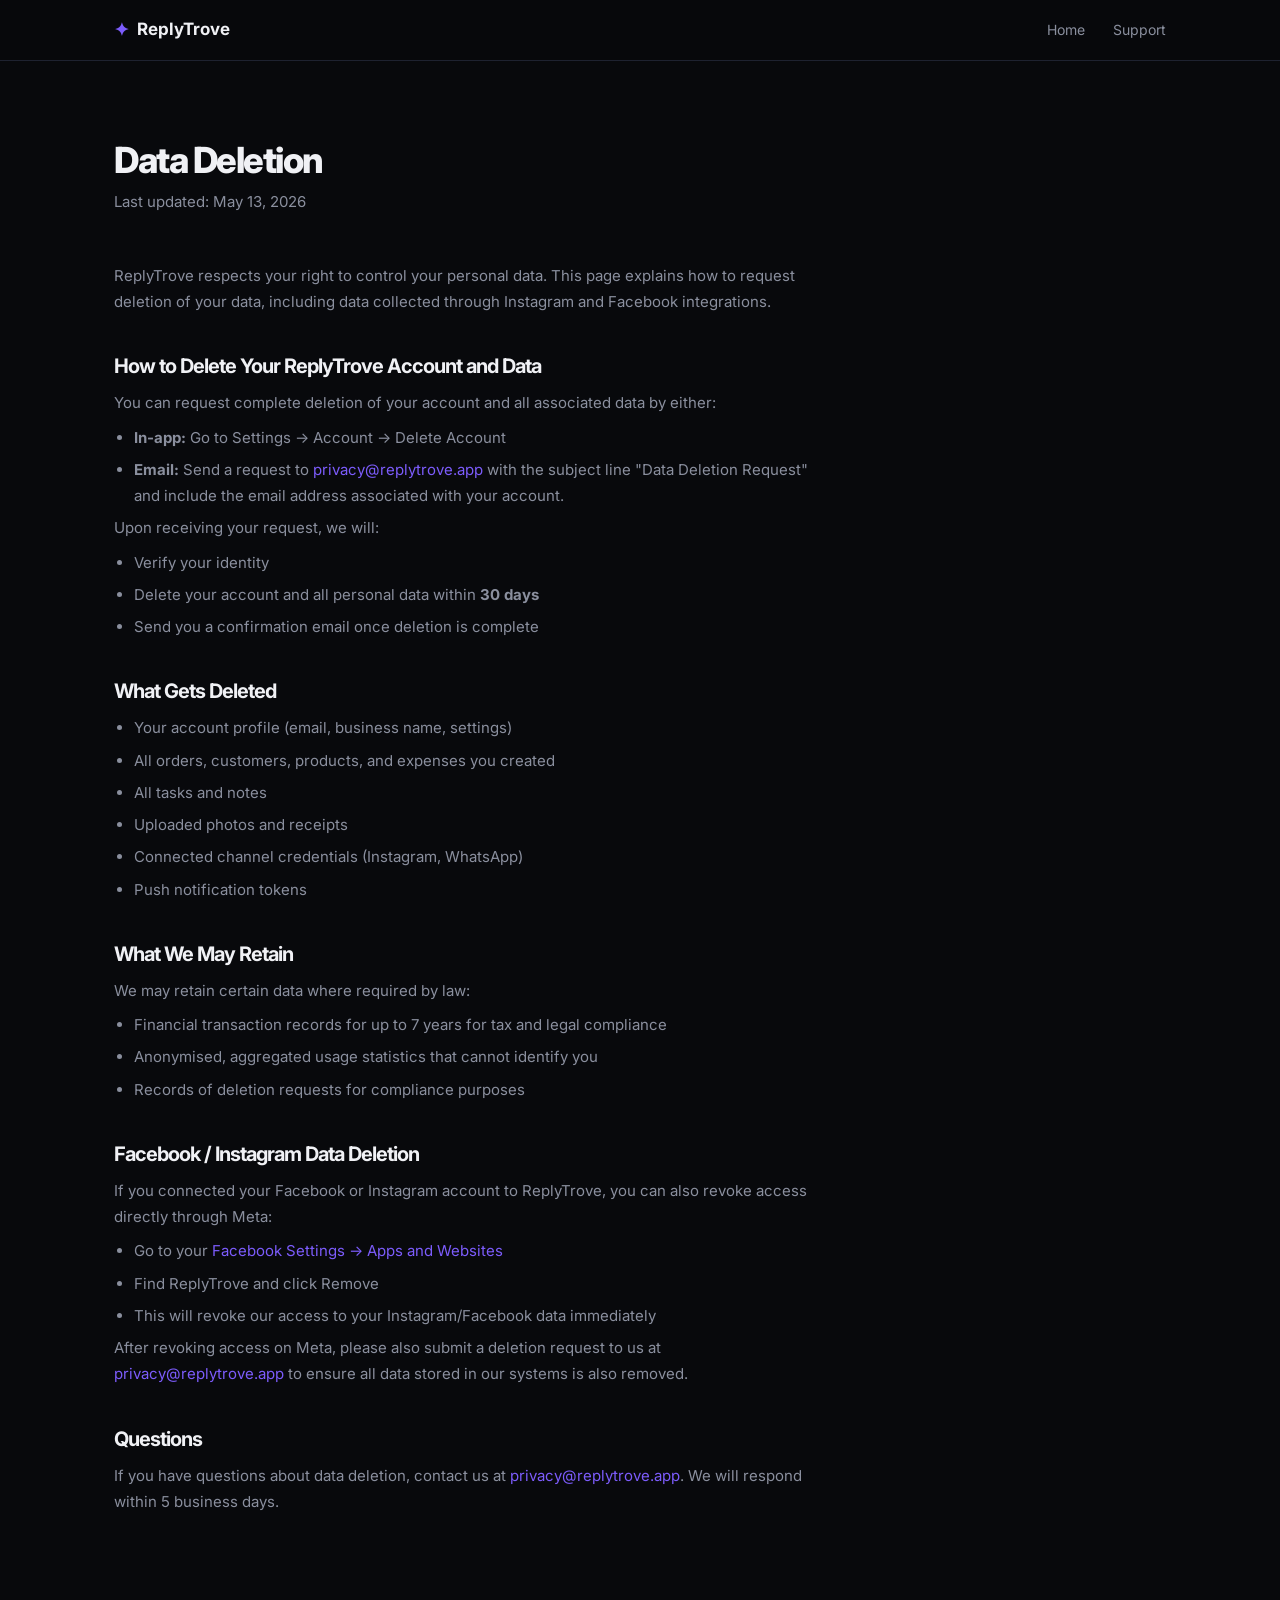
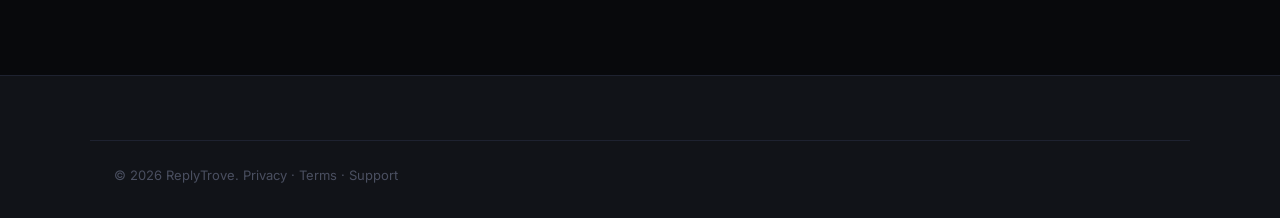
==== data-deletion.html @ dcfc545e "Initial landing site" ====
<!DOCTYPE html>
<html lang="en">
<head>
  <meta charset="UTF-8" />
  <meta name="viewport" content="width=device-width, initial-scale=1.0" />
  <title>Data Deletion — ReplyTrove</title>
  <link rel="icon" href="/assets/favicon.svg" type="image/svg+xml" />
  <link rel="preconnect" href="https://fonts.googleapis.com" />
  <link href="https://fonts.googleapis.com/css2?family=Inter:wght@400;500;600;700;800&display=swap" rel="stylesheet" />
  <link rel="stylesheet" href="/assets/style.css" />
</head>
<body>
  <nav class="nav">
    <div class="nav-inner container">
      <a href="/" class="logo"><span class="logo-icon">✦</span>ReplyTrove</a>
      <div class="nav-links"><a href="/">Home</a><a href="/support.html">Support</a></div>
    </div>
  </nav>

  <div class="container">
    <div class="policy-page">
      <h1>Data Deletion</h1>
      <p class="policy-date">Last updated: May 13, 2026</p>

      <p>ReplyTrove respects your right to control your personal data. This page explains how to request deletion of your data, including data collected through Instagram and Facebook integrations.</p>

      <h2>How to Delete Your ReplyTrove Account and Data</h2>
      <p>You can request complete deletion of your account and all associated data by either:</p>
      <ul>
        <li><strong>In-app:</strong> Go to Settings → Account → Delete Account</li>
        <li><strong>Email:</strong> Send a request to <a href="mailto:privacy@replytrove.app">privacy@replytrove.app</a> with the subject line "Data Deletion Request" and include the email address associated with your account.</li>
      </ul>
      <p>Upon receiving your request, we will:</p>
      <ul>
        <li>Verify your identity</li>
        <li>Delete your account and all personal data within <strong>30 days</strong></li>
        <li>Send you a confirmation email once deletion is complete</li>
      </ul>

      <h2>What Gets Deleted</h2>
      <ul>
        <li>Your account profile (email, business name, settings)</li>
        <li>All orders, customers, products, and expenses you created</li>
        <li>All tasks and notes</li>
        <li>Uploaded photos and receipts</li>
        <li>Connected channel credentials (Instagram, WhatsApp)</li>
        <li>Push notification tokens</li>
      </ul>

      <h2>What We May Retain</h2>
      <p>We may retain certain data where required by law:</p>
      <ul>
        <li>Financial transaction records for up to 7 years for tax and legal compliance</li>
        <li>Anonymised, aggregated usage statistics that cannot identify you</li>
        <li>Records of deletion requests for compliance purposes</li>
      </ul>

      <h2>Facebook / Instagram Data Deletion</h2>
      <p>If you connected your Facebook or Instagram account to ReplyTrove, you can also revoke access directly through Meta:</p>
      <ul>
        <li>Go to your <a href="https://www.facebook.com/settings?tab=applications" target="_blank">Facebook Settings → Apps and Websites</a></li>
        <li>Find ReplyTrove and click Remove</li>
        <li>This will revoke our access to your Instagram/Facebook data immediately</li>
      </ul>
      <p>After revoking access on Meta, please also submit a deletion request to us at <a href="mailto:privacy@replytrove.app">privacy@replytrove.app</a> to ensure all data stored in our systems is also removed.</p>

      <h2>Questions</h2>
      <p>If you have questions about data deletion, contact us at <a href="mailto:privacy@replytrove.app">privacy@replytrove.app</a>. We will respond within 5 business days.</p>
    </div>
  </div>

  <footer class="footer" style="margin-top:80px">
    <div class="footer-bottom container">
      <p>© 2026 ReplyTrove. <a href="/privacy.html" style="color:inherit">Privacy</a> · <a href="/terms.html" style="color:inherit">Terms</a> · <a href="/support.html" style="color:inherit">Support</a></p>
    </div>
  </footer>
</body>
</html>
---- assets/style.css ----
*, *::before, *::after { box-sizing: border-box; margin: 0; padding: 0; }

:root {
  --bg: #08090C;
  --surface: #111318;
  --surface2: #181B22;
  --border: #1E2230;
  --text: #F0F1F5;
  --sub: #8A8F9E;
  --muted: #4A4F60;
  --purple: #7C5CFC;
  --amber: #F59E0B;
  --emerald: #10B981;
  --blue: #3B82F6;
  --pink: #EC4899;
  --violet: #8B5CF6;
}

html { scroll-behavior: smooth; }

body {
  font-family: 'Inter', -apple-system, BlinkMacSystemFont, sans-serif;
  background: var(--bg);
  color: var(--text);
  font-size: 16px;
  line-height: 1.6;
  -webkit-font-smoothing: antialiased;
}

.container {
  max-width: 1100px;
  margin: 0 auto;
  padding: 0 24px;
}

a { color: inherit; text-decoration: none; }

/* ── Nav ── */
.nav {
  position: sticky;
  top: 0;
  z-index: 100;
  background: rgba(8, 9, 12, 0.85);
  backdrop-filter: blur(16px);
  border-bottom: 1px solid var(--border);
}
.nav-inner {
  display: flex;
  align-items: center;
  justify-content: space-between;
  height: 60px;
  gap: 24px;
}
.logo {
  display: flex;
  align-items: center;
  gap: 8px;
  font-size: 17px;
  font-weight: 700;
  color: var(--text);
}
.logo-icon { color: var(--purple); font-size: 18px; }
.nav-links {
  display: flex;
  gap: 28px;
  font-size: 14px;
  color: var(--sub);
}
.nav-links a:hover { color: var(--text); }

/* ── Buttons ── */
.btn {
  display: inline-flex;
  align-items: center;
  gap: 8px;
  padding: 10px 20px;
  border-radius: 100px;
  font-size: 14px;
  font-weight: 600;
  cursor: pointer;
  transition: opacity .15s, transform .15s;
  white-space: nowrap;
}
.btn:hover { opacity: .88; transform: translateY(-1px); }
.btn-sm { padding: 8px 16px; font-size: 13px; }
.btn-primary { background: var(--purple); color: #fff; }
.btn-secondary {
  background: var(--surface2);
  color: var(--text);
  border: 1px solid var(--border);
}
.badge-soon {
  font-size: 10px;
  font-weight: 700;
  background: rgba(255,255,255,.15);
  padding: 2px 6px;
  border-radius: 100px;
  letter-spacing: .5px;
}

/* ── Hero ── */
.hero {
  padding: 100px 0 80px;
  text-align: center;
}
.badge {
  display: inline-block;
  font-size: 12px;
  font-weight: 700;
  letter-spacing: 1px;
  text-transform: uppercase;
  color: var(--purple);
  background: rgba(124,92,252,.12);
  border: 1px solid rgba(124,92,252,.25);
  padding: 5px 14px;
  border-radius: 100px;
  margin-bottom: 28px;
}
h1 {
  font-size: clamp(42px, 7vw, 72px);
  font-weight: 800;
  line-height: 1.1;
  letter-spacing: -1.5px;
  margin-bottom: 24px;
}
.gradient {
  background: linear-gradient(135deg, var(--purple), #C084FC, var(--blue));
  -webkit-background-clip: text;
  -webkit-text-fill-color: transparent;
  background-clip: text;
}
.hero-sub {
  font-size: 19px;
  color: var(--sub);
  max-width: 560px;
  margin: 0 auto 40px;
  line-height: 1.65;
}
.hero-cta {
  display: flex;
  gap: 12px;
  justify-content: center;
  flex-wrap: wrap;
  margin-bottom: 16px;
}
.hero-note {
  font-size: 13px;
  color: var(--muted);
}

/* ── Strip ── */
.strip {
  border-top: 1px solid var(--border);
  border-bottom: 1px solid var(--border);
  padding: 16px 0;
  background: var(--surface);
}
.strip-inner {
  display: flex;
  align-items: center;
  gap: 12px;
  flex-wrap: wrap;
  font-size: 13px;
  color: var(--sub);
}
.pill {
  background: var(--surface2);
  border: 1px solid var(--border);
  padding: 4px 12px;
  border-radius: 100px;
  font-size: 13px;
  color: var(--text);
}

/* ── Features ── */
.features { padding: 100px 0; }
.section-label {
  font-size: 12px;
  font-weight: 700;
  letter-spacing: 1px;
  text-transform: uppercase;
  color: var(--purple);
  margin-bottom: 16px;
}
h2 {
  font-size: clamp(32px, 5vw, 48px);
  font-weight: 800;
  line-height: 1.15;
  letter-spacing: -1px;
  margin-bottom: 16px;
}
.section-sub {
  font-size: 17px;
  color: var(--sub);
  max-width: 540px;
  margin-bottom: 56px;
  line-height: 1.65;
}
.features-grid {
  display: grid;
  grid-template-columns: repeat(auto-fill, minmax(320px, 1fr));
  gap: 16px;
}
.feature-card {
  background: var(--surface);
  border: 1px solid var(--border);
  border-radius: 16px;
  padding: 28px;
  transition: border-color .2s, transform .2s;
}
.feature-card:hover { transform: translateY(-3px); }
.feature-card--purple:hover { border-color: rgba(124,92,252,.4); }
.feature-card--amber:hover  { border-color: rgba(245,158,11,.4); }
.feature-card--violet:hover { border-color: rgba(139,92,246,.4); }
.feature-card--emerald:hover{ border-color: rgba(16,185,129,.4); }
.feature-card--pink:hover   { border-color: rgba(236,72,153,.4); }
.feature-card--blue:hover   { border-color: rgba(59,130,246,.4); }
.feature-icon {
  width: 44px;
  height: 44px;
  border-radius: 10px;
  display: flex;
  align-items: center;
  justify-content: center;
  margin-bottom: 16px;
}
.feature-card h3 {
  font-size: 17px;
  font-weight: 700;
  margin-bottom: 8px;
}
.feature-card p {
  font-size: 14px;
  color: var(--sub);
  line-height: 1.6;
}

/* ── How it works ── */
.how {
  padding: 100px 0;
  background: var(--surface);
  border-top: 1px solid var(--border);
  border-bottom: 1px solid var(--border);
}
.steps {
  display: flex;
  align-items: flex-start;
  gap: 24px;
  margin-top: 56px;
  flex-wrap: wrap;
}
.step {
  flex: 1;
  min-width: 220px;
}
.step-num {
  font-size: 13px;
  font-weight: 800;
  color: var(--purple);
  letter-spacing: 1px;
  margin-bottom: 12px;
}
.step h3 { font-size: 18px; font-weight: 700; margin-bottom: 8px; }
.step p { font-size: 14px; color: var(--sub); line-height: 1.6; }
.step-arrow {
  font-size: 24px;
  color: var(--muted);
  margin-top: 30px;
  flex-shrink: 0;
}

/* ── CTA section ── */
.cta-section { padding: 100px 0; }
.cta-card {
  background: linear-gradient(135deg, rgba(124,92,252,.15), rgba(59,130,246,.1));
  border: 1px solid rgba(124,92,252,.25);
  border-radius: 24px;
  padding: 64px 48px;
  text-align: center;
}
.cta-card h2 { margin-bottom: 12px; }
.cta-card p { color: var(--sub); margin-bottom: 32px; font-size: 17px; }

/* ── Footer ── */
.footer {
  border-top: 1px solid var(--border);
  padding: 64px 0 32px;
  background: var(--surface);
}
.footer-inner {
  display: flex;
  gap: 64px;
  flex-wrap: wrap;
  margin-bottom: 48px;
}
.footer-brand { flex: 1; min-width: 200px; }
.footer-brand p { color: var(--sub); font-size: 14px; margin-top: 8px; }
.footer-links {
  display: flex;
  gap: 48px;
  flex-wrap: wrap;
}
.footer-col {
  display: flex;
  flex-direction: column;
  gap: 10px;
  min-width: 120px;
}
.footer-col h4 { font-size: 13px; font-weight: 700; color: var(--text); margin-bottom: 4px; }
.footer-col a { font-size: 13px; color: var(--sub); transition: color .15s; }
.footer-col a:hover { color: var(--text); }
.footer-bottom {
  border-top: 1px solid var(--border);
  padding-top: 24px;
  font-size: 13px;
  color: var(--muted);
}

/* ── Policy pages ── */
.policy-page { padding: 80px 0; max-width: 720px; }
.policy-page h1 { font-size: 36px; margin-bottom: 8px; }
.policy-date { color: var(--sub); font-size: 14px; margin-bottom: 48px; }
.policy-page h2 { font-size: 20px; font-weight: 700; margin: 40px 0 12px; }
.policy-page p, .policy-page li { font-size: 15px; color: var(--sub); line-height: 1.75; }
.policy-page ul { padding-left: 20px; margin-top: 8px; }
.policy-page li { margin-bottom: 6px; }
.policy-page a { color: var(--purple); }
.policy-page a:hover { text-decoration: underline; }

/* ── Support ── */
.support-grid {
  display: grid;
  grid-template-columns: repeat(auto-fill, minmax(280px, 1fr));
  gap: 16px;
  margin-top: 40px;
}
.support-card {
  background: var(--surface);
  border: 1px solid var(--border);
  border-radius: 16px;
  padding: 28px;
}
.support-card h3 { font-size: 16px; font-weight: 700; margin-bottom: 8px; }
.support-card p { font-size: 14px; color: var(--sub); line-height: 1.6; }
.support-card a { color: var(--purple); font-size: 14px; font-weight: 600; display: inline-block; margin-top: 12px; }

/* ── Responsive ── */
@media (max-width: 640px) {
  .nav-links { display: none; }
  .hero { padding: 64px 0 60px; }
  .cta-card { padding: 40px 24px; }
  .step-arrow { display: none; }
  .steps { gap: 32px; }
  .footer-inner { gap: 40px; }
}
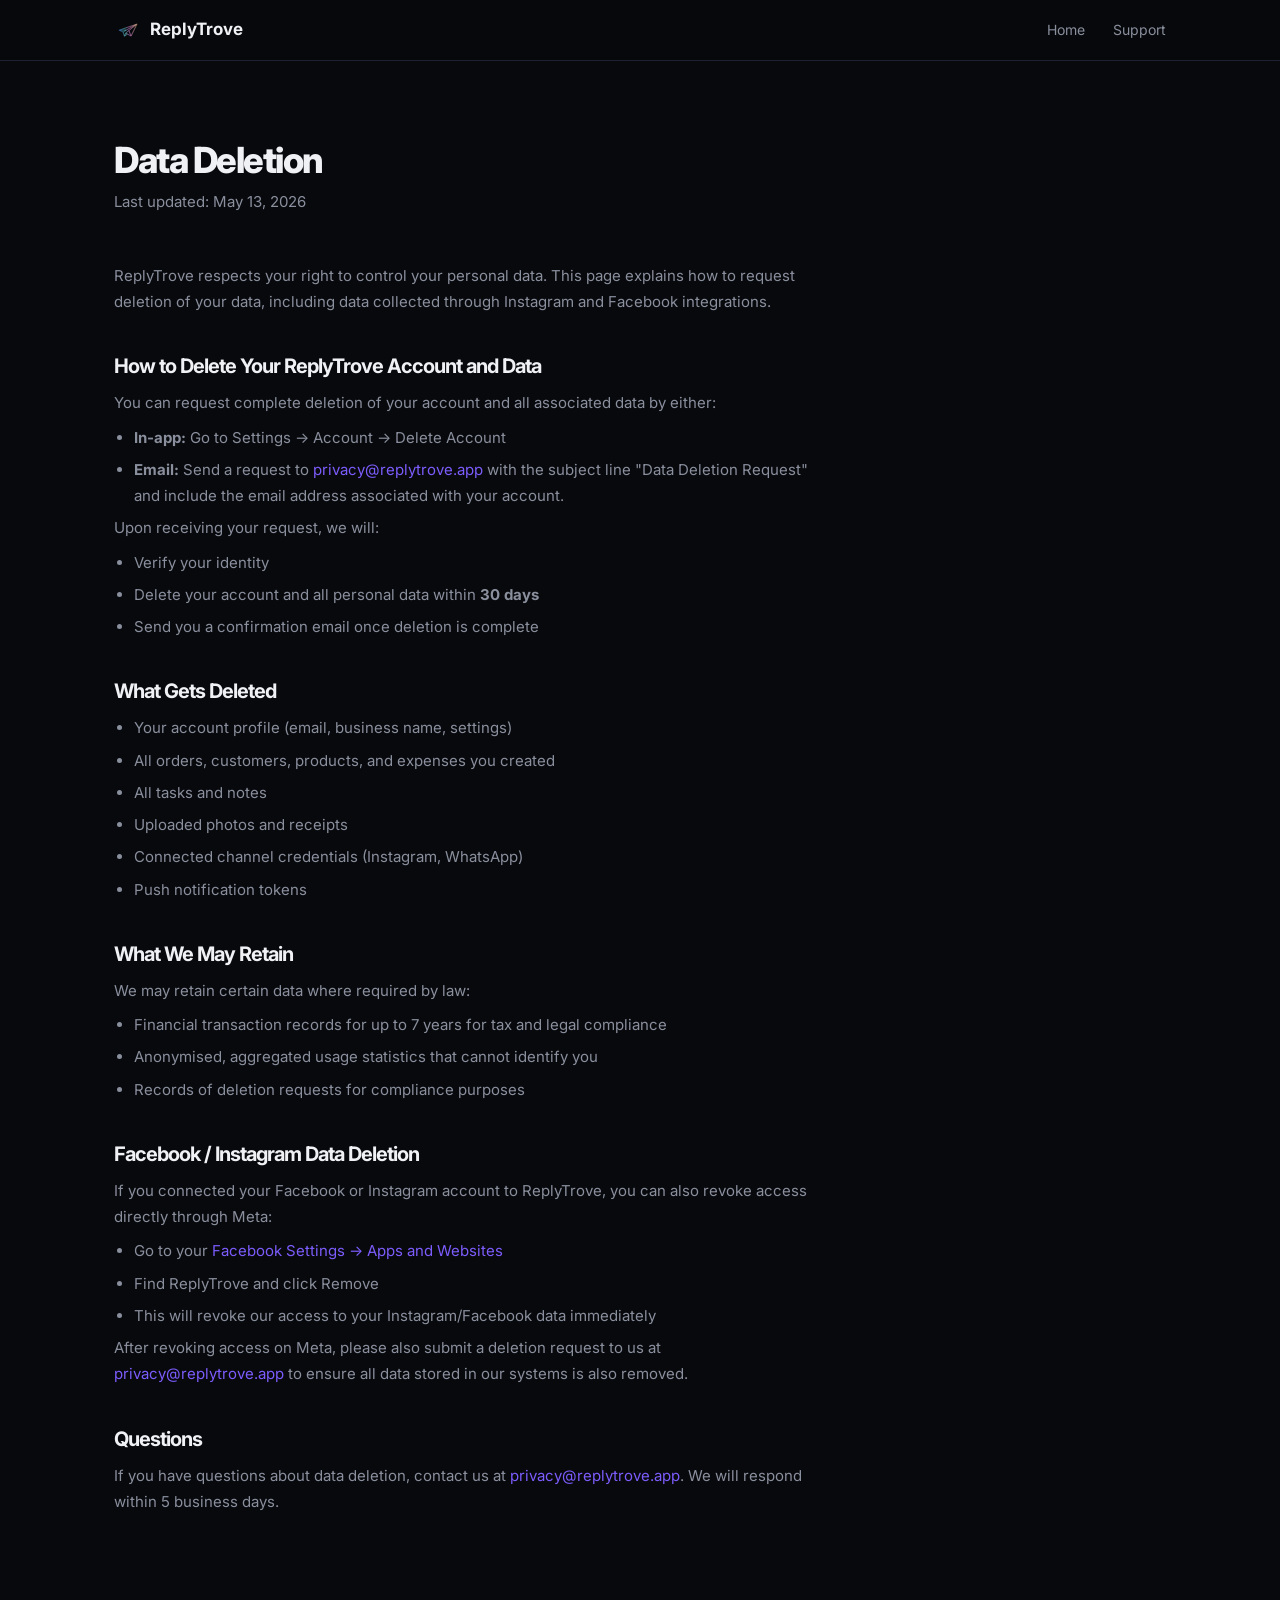
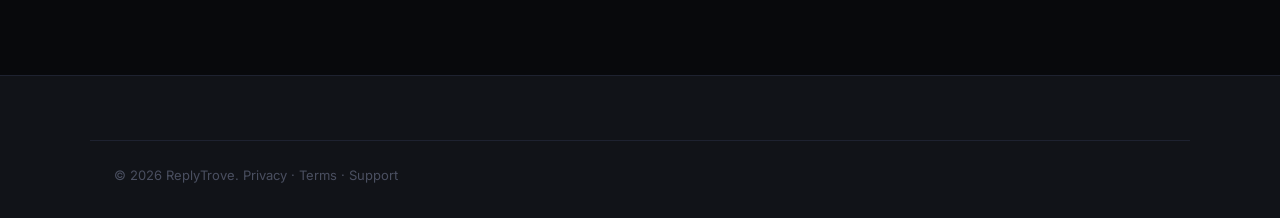
==== commit da1d6003: "Replace placeholder icon with ReplyTrove logo across landing site Co-Authored-By: Claude Sonnet 4.6 " ====
--- a/data-deletion.html
+++ b/data-deletion.html
@@ -12,7 +12,7 @@
 <body>
   <nav class="nav">
     <div class="nav-inner container">
-      <a href="/" class="logo"><span class="logo-icon">✦</span>ReplyTrove</a>
+      <a href="/" class="logo"><img src="/assets/logo.svg" style="width:28px;height:28px;object-fit:contain;" alt="ReplyTrove" />ReplyTrove</a>
       <div class="nav-links"><a href="/">Home</a><a href="/support.html">Support</a></div>
     </div>
   </nav>
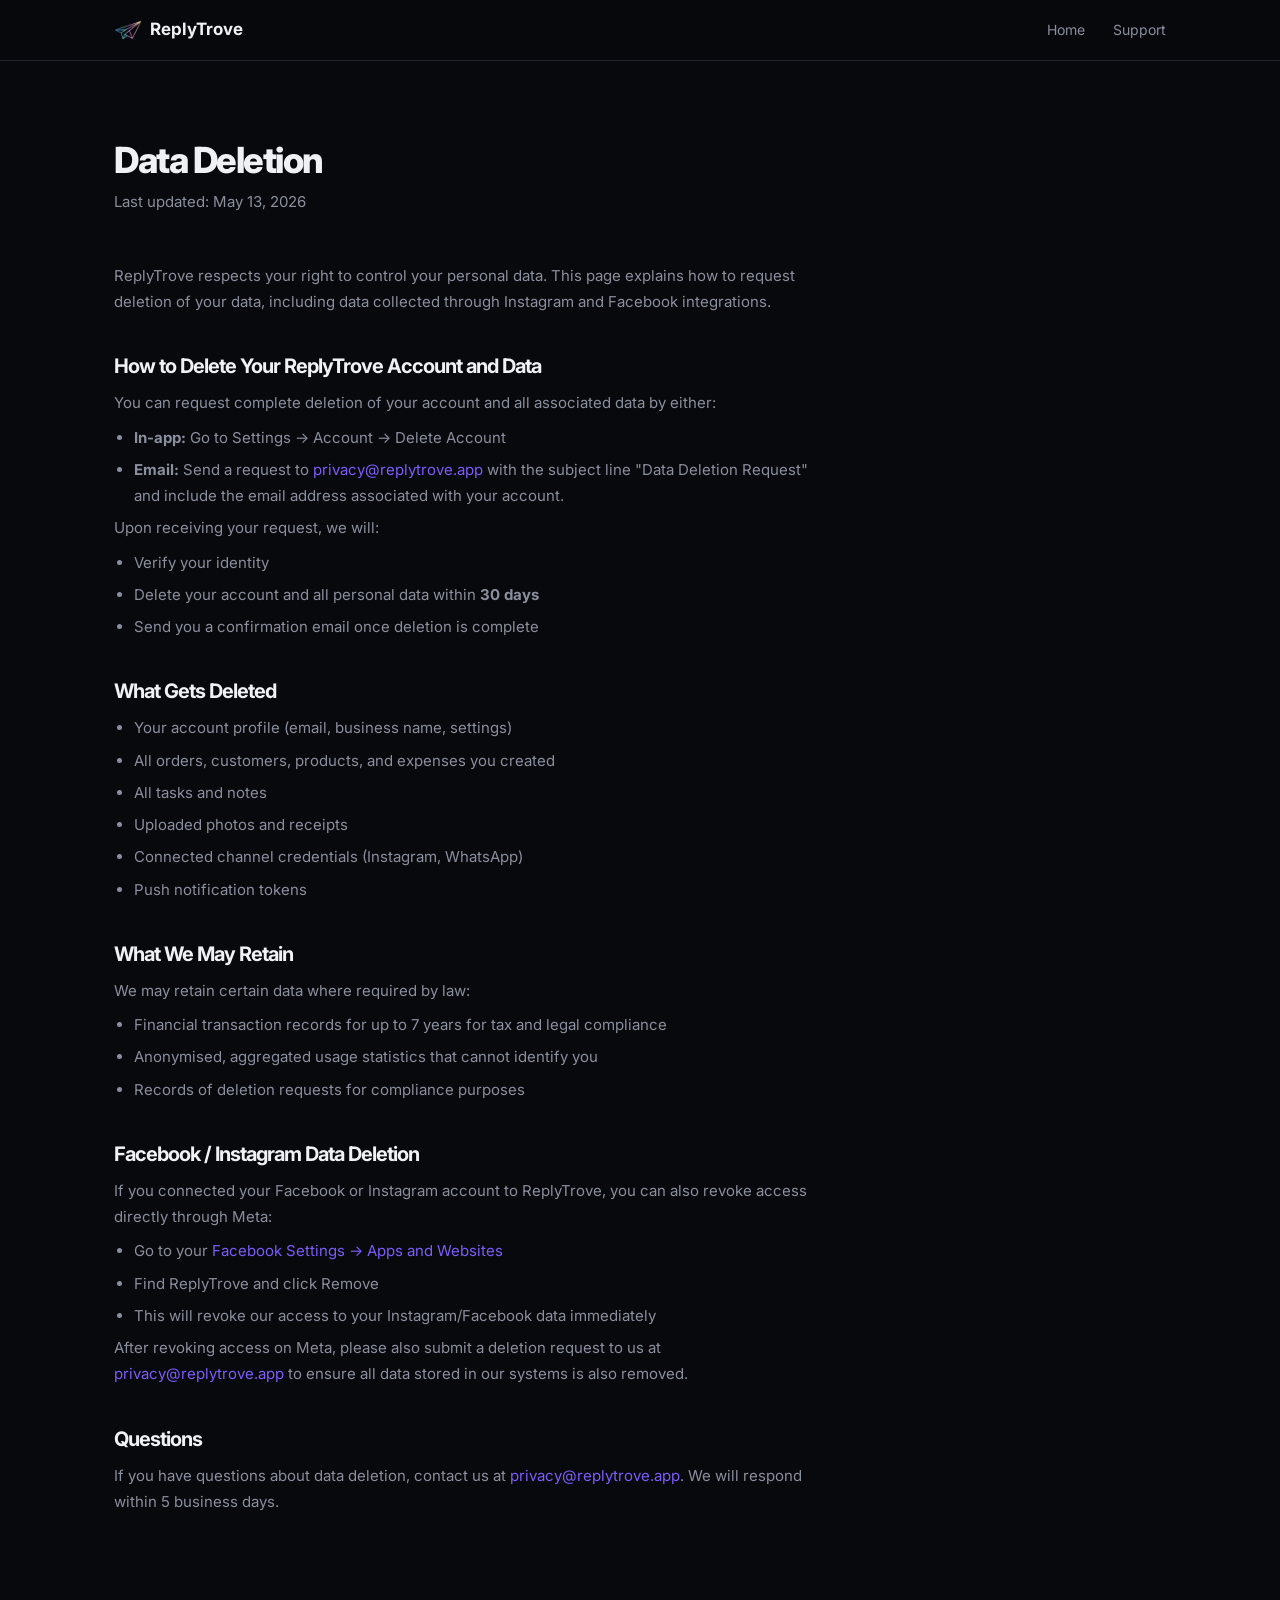
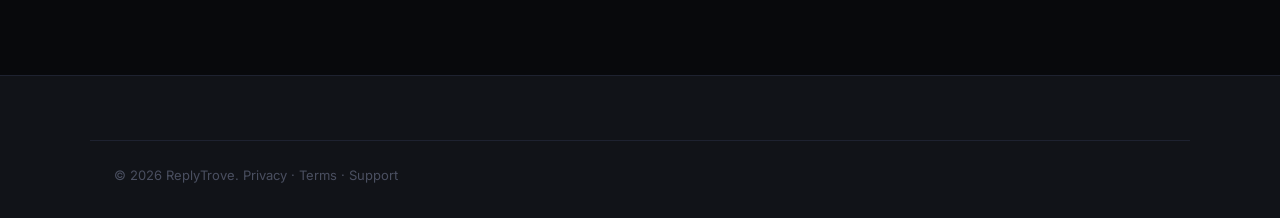
==== commit 356c2baa: "Use transparent PNG logo in nav to fix broken SVG rendering Co-Authored-By: Claude Sonnet 4.6 <norep" ====
--- a/data-deletion.html
+++ b/data-deletion.html
@@ -4,7 +4,7 @@
   <meta charset="UTF-8" />
   <meta name="viewport" content="width=device-width, initial-scale=1.0" />
   <title>Data Deletion — ReplyTrove</title>
-  <link rel="icon" href="/assets/favicon.svg" type="image/svg+xml" />
+  <link rel="icon" type="image/png" href="/assets/favicon.png" />
   <link rel="preconnect" href="https://fonts.googleapis.com" />
   <link href="https://fonts.googleapis.com/css2?family=Inter:wght@400;500;600;700;800&display=swap" rel="stylesheet" />
   <link rel="stylesheet" href="/assets/style.css" />
@@ -12,7 +12,7 @@
 <body>
   <nav class="nav">
     <div class="nav-inner container">
-      <a href="/" class="logo"><img src="/assets/logo.svg" style="width:28px;height:28px;object-fit:contain;" alt="ReplyTrove" />ReplyTrove</a>
+      <a href="/" class="logo"><img src="/assets/logo.png" style="width:28px;height:28px;object-fit:contain;" alt="ReplyTrove" />ReplyTrove</a>
       <div class="nav-links"><a href="/">Home</a><a href="/support.html">Support</a></div>
     </div>
   </nav>
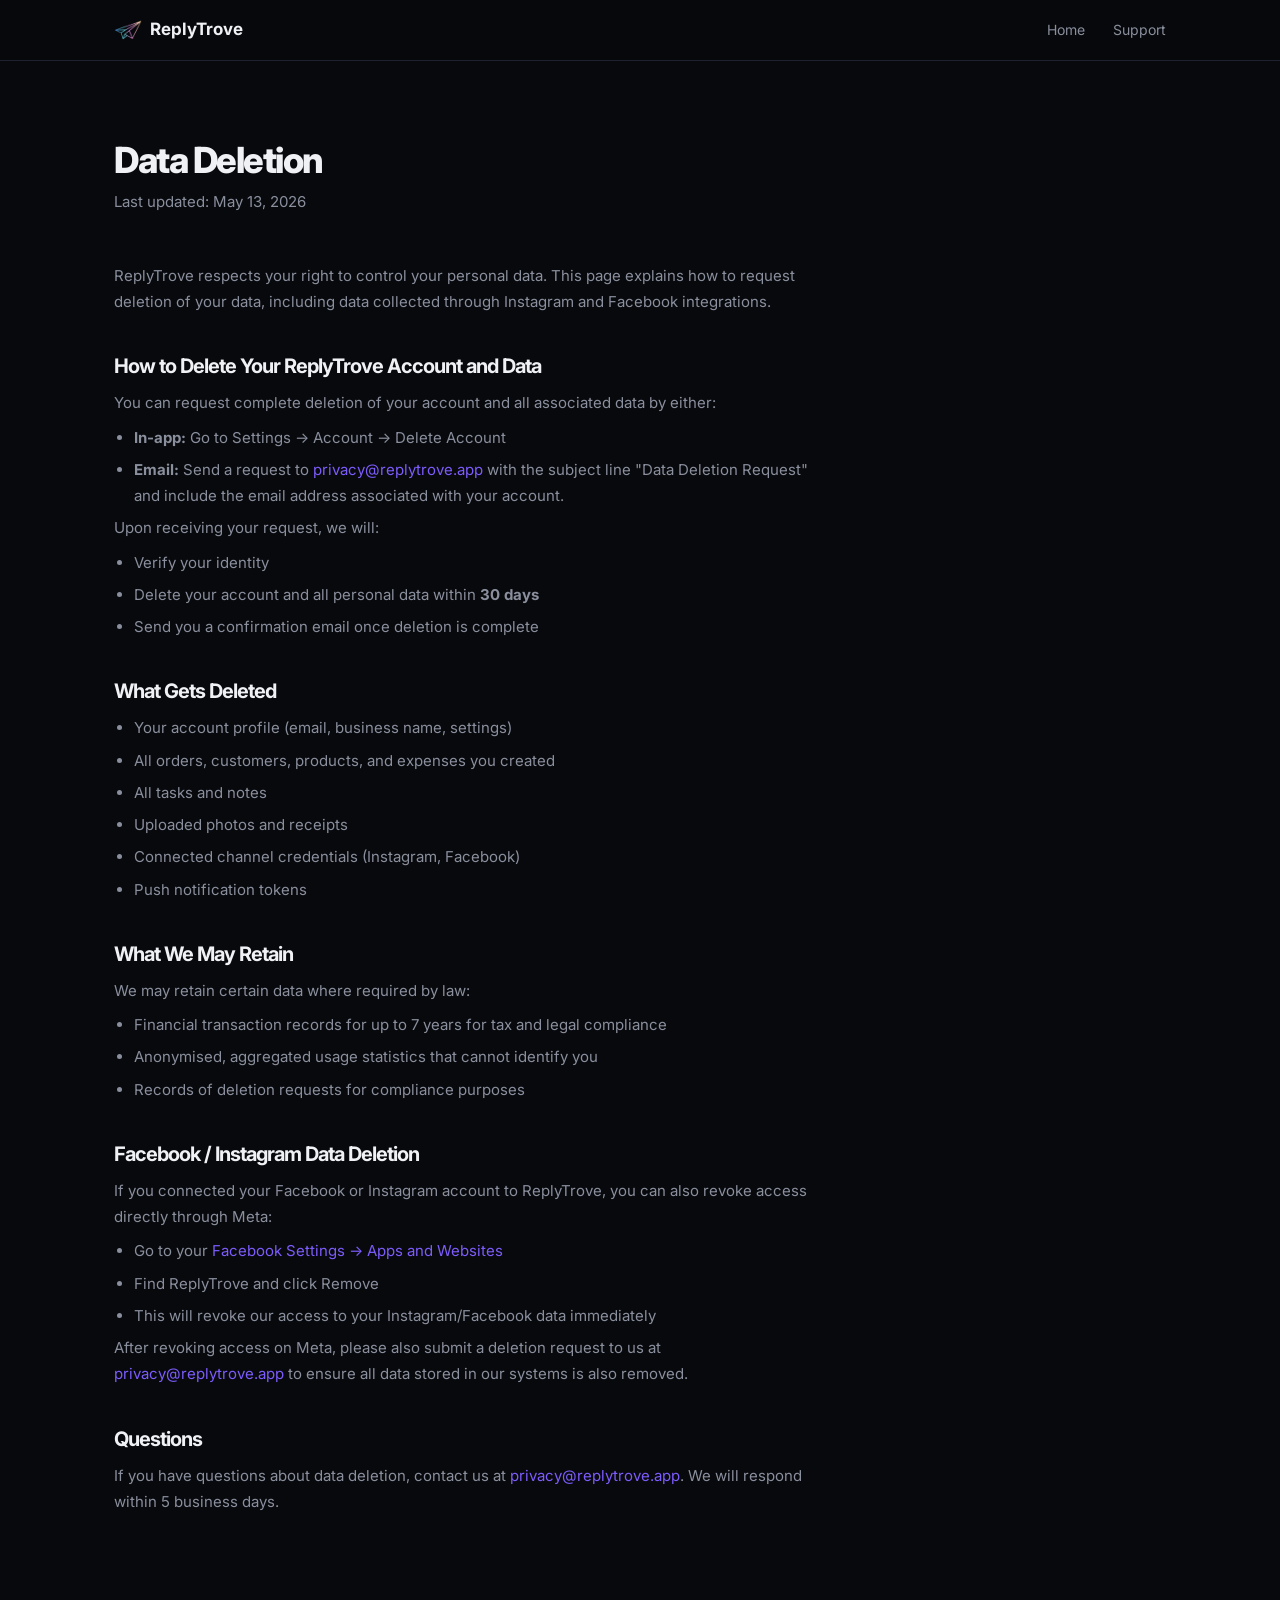
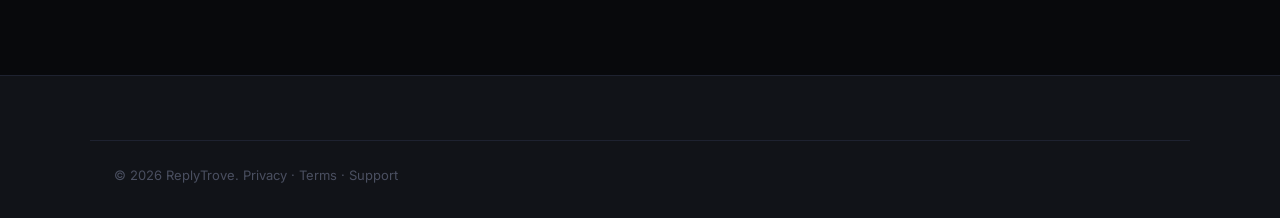
==== commit a9b06029: "Remove WhatsApp references, update to Instagram + Facebook messaging Co-Authored-By: Claude Sonnet 4" ====
--- a/data-deletion.html
+++ b/data-deletion.html
@@ -43,7 +43,7 @@
         <li>All orders, customers, products, and expenses you created</li>
         <li>All tasks and notes</li>
         <li>Uploaded photos and receipts</li>
-        <li>Connected channel credentials (Instagram, WhatsApp)</li>
+        <li>Connected channel credentials (Instagram, Facebook)</li>
         <li>Push notification tokens</li>
       </ul>
 
